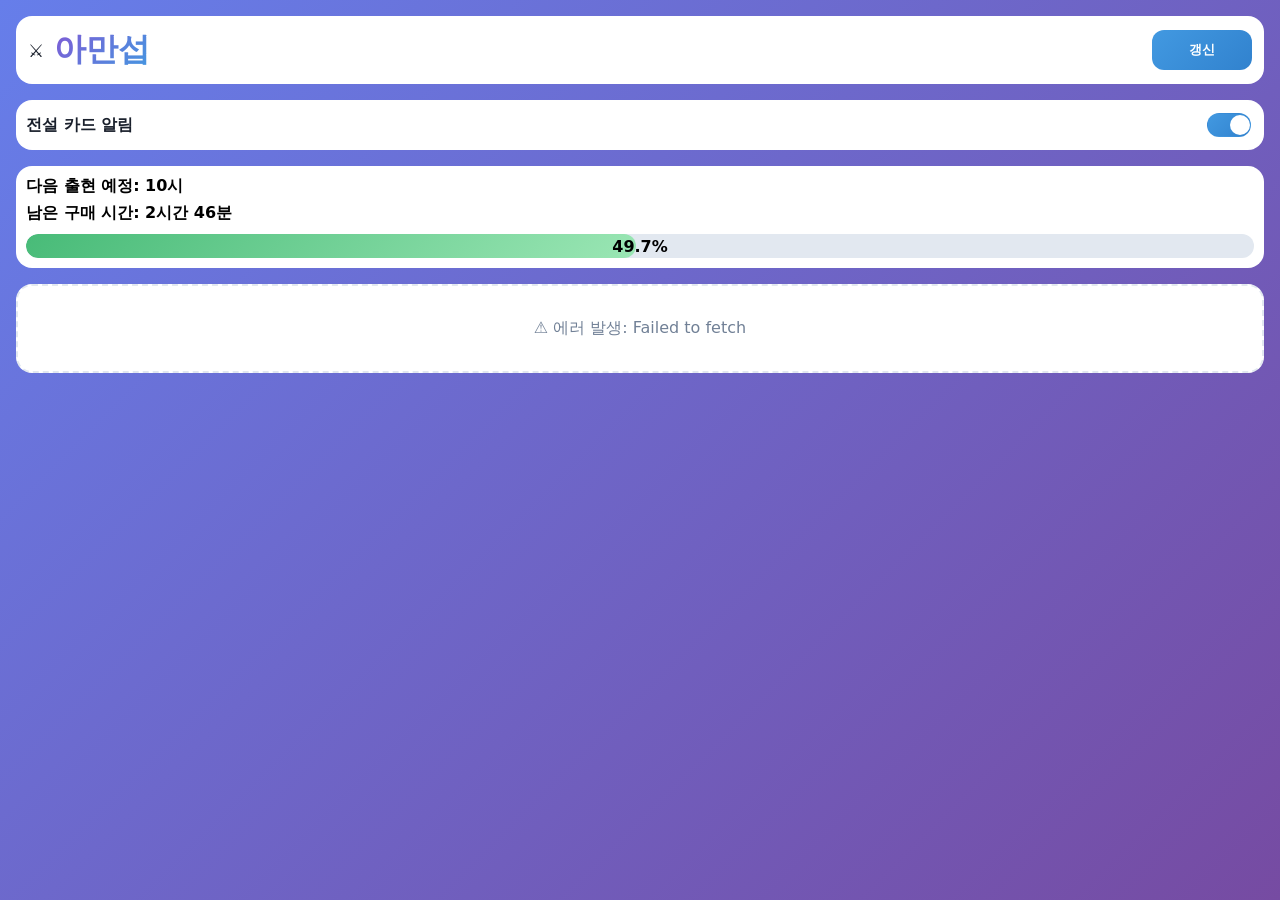
==== index.html @ 96b4a71f "refrest del" ====
<!DOCTYPE html>
<html lang="ko">
  <head>
    <meta charset="utf-8" />
    <title>Merchant Watcher</title>
    <!-- 뷰포트 메타 태그 (모바일 반응형 필수) -->
    <meta name="viewport" content="width=device-width, initial-scale=1.0" />
    <!-- popup.css 하나만 사용합니다. -->
    <link rel="stylesheet" href="./popup.css" />
    <link rel="icon" href="/favicon.ico" />
  </head>
  <body>
    <div class="container">
      <div class="header">
        <div class="header-content">
          <div class="header-icon">⚔️</div>
          <h1 class="header-title">아만섭</h1>
        </div>

        <button id="btnRefresh" class="refresh-btn">
          <span class="refresh-text">갱신</span>
        </button>
      </div>
      <!-- 전설 카드 알림 토글 -->
      <div class="notify-toggle">
        <label for="toggleNotify">전설 카드 알림</label>
        <input id="toggleNotify" type="checkbox" />
      </div>
      <div class="time-section">
        <div id="currentTime"></div>
      </div>

      <div id="list" class="card-list"></div>
    </div>

    <script src="popup.js"></script>
  </body>
</html>
---- popup.css ----
/* ===== popup.css (최종 수정본) ===== */

/* ------------------------------------ */
/* 1. 공통 스타일 (모든 화면에 적용)      */
/* ------------------------------------ */
:root {
  --bg: linear-gradient(135deg, #667eea 0%, #764ba2 100%);
  --fg: #1a202c;
  --muted: #718096;
  --accent: #4299e1;
  --accent-hover: #3182ce;
  --card-bg: #ffffff;
  --border: #e2e8f0;
  --success: #48bb78;
  --success-light: #9ae6b4;
  --warning: #ed8936;
  --warning-light: #fbb040;
}
* {
  box-sizing: border-box;
}
html {
  background: var(--bg);
  height: 100%;
}
body {
  margin: 0 auto; /* 모바일에서 중앙 정렬 */
  padding: 0;
  background: var(--bg);
  color: var(--fg);
  font-family: system-ui, -apple-system, Segoe UI, Roboto, Noto Sans,
    Apple SD Gothic Neo, "맑은 고딕", sans-serif;
  overflow-x: hidden;
  width: 100%; /* 기본 너비를 100%로 설정 (모바일 우선) */
  min-height: 100%;
}
.container {
  padding: 16px;
}
.header {
  display: flex;
  align-items: center;
  justify-content: space-between;
  margin-bottom: 16px;
  padding: 12px;
  background: var(--card-bg);
  border-radius: 16px;
}
.header-content {
  display: flex;
  align-items: center;
  gap: 10px;
}
.header-icon {
  font-size: 18px;
}
.header-title {
  font-weight: 700;
  margin: 0;
  background: linear-gradient(135deg, #805ad5, var(--accent));
  -webkit-background-clip: text;
  -webkit-text-fill-color: transparent;
  background-clip: text;
}
.refresh-btn {
  width: 100px;
  height: 40px;
  display: flex;
  justify-content: center;
  align-items: center;
  gap: 6px;
  background: linear-gradient(135deg, var(--accent), var(--accent-hover));
  color: #fff;
  border: none;
  border-radius: 12px;
  font-weight: 600;
  cursor: pointer;
}
.refresh-btn:hover {
  background: linear-gradient(135deg, var(--accent-hover), var(--accent));
}
.refresh-btn.loading {
  animation-play-state: running;
}
@keyframes rotate {
  from {
    transform: rotate(0);
  }
  to {
    transform: rotate(360deg);
  }
}
.time-section {
  margin-bottom: 16px;
}
#currentTime {
  width: 100%;
  padding: 10px;
  border-radius: 16px;
  background: var(--card-bg);
}
.progress-container {
  display: flex;
  flex-direction: column;
  gap: 10px;
}
.progress-info {
  display: flex;
  flex-direction: column;
  align-items: flex-start;
  gap: 6px;
  font-weight: 600;
}
.time-remaining {
  color: black;
  font-weight: bold;
}
.progress-bar {
  position: relative;
  width: 100%;
  height: 24px;
  background: var(--border);
  border-radius: 12px;
  overflow: hidden;
}
.progress-fill {
  height: 100%;
  border-radius: 12px;
  transition: width 0.5s ease;
}
.progress-active {
  background: linear-gradient(135deg, var(--success), var(--success-light));
}
.progress-waiting {
  background: linear-gradient(135deg, var(--warning), var(--warning-light));
}
.progress-text {
  position: absolute;
  top: 50%;
  left: 50%;
  transform: translate(-50%, -50%);
  font-weight: 700;
  color: black;
}
.card-list {
  display: grid;
  gap: 10px;
  min-height: 80px;
}
.card-list > div {
  background: var(--card-bg);
  border-radius: 16px;
  display: flex;
  flex-direction: column;
}
.empty-state,
.error-state {
  text-align: center;
  padding: 32px 16px;
  color: var(--muted);
  background: var(--card-bg);
  border-radius: 16px;
  border: 2px dashed var(--border);
}
.empty-state::before {
  content: "🔍";
  display: block;
  font-size: 32px;
  margin-bottom: 12px;
  opacity: 0.5;
}
.notify-toggle {
  display: flex;
  align-items: center;
  justify-content: space-between;
  gap: 8px;
  padding: 10px;
  background: var(--card-bg);
  border-radius: 16px;
  margin-bottom: 16px;
}
.notify-toggle label {
  font-weight: 600;
  user-select: none;
}
#toggleNotify {
  appearance: none;
  -webkit-appearance: none;
  width: 44px;
  height: 24px;
  border-radius: 999px;
  position: relative;
  border: 1px solid var(--border);
  background: #e5e7eb;
  cursor: pointer;
  transition: all 0.2s ease;
}
#toggleNotify::after {
  content: "";
  position: absolute;
  top: 50%;
  left: 2px;
  transform: translateY(-50%);
  width: 20px;
  height: 20px;
  border-radius: 50%;
  background: #fff;
  transition: left 0.2s ease;
}
#toggleNotify:checked {
  background: linear-gradient(135deg, var(--accent), var(--accent-hover));
  border-color: transparent;
}
#toggleNotify:checked::after {
  left: 22px;
}
.card-name {
  font-weight: 800;
  color: var(--fg);
  white-space: nowrap;
  overflow: hidden;
  text-overflow: ellipsis;
}
.card-region {
  display: inline-flex;
  align-items: center;
  gap: 6px;
  max-width: 100%;
  margin-top: 2px;
  font-weight: 700;
  color: #fff;
  padding: 4px 10px;
  border-radius: 999px;
  background: linear-gradient(135deg, var(--accent), var(--accent-hover));
  white-space: nowrap;
  overflow: hidden;
  text-overflow: ellipsis;
  align-self: flex-end;
}

/* ------------------------------------------- */
/* 2. 확장 프로그램 팝업 전용 스타일 (고정 너비) */
/* ------------------------------------------- */
body.is-extension {
  width: 220px; /* 확장 프로그램일 때만 고정 너비 적용 */
  font-size: 13px;
  line-height: 1.45;
}
body.is-extension .header-title {
  font-size: 16px;
}
body.is-extension .refresh-btn {
  padding: 8px 12px;
  font-size: 11px;
}

body.is-extension .time-display {
  font-size: 18px;
}
body.is-extension .progress-info,
body.is-extension .time-remaining {
  font-size: 11px;
}
body.is-extension .progress-text {
  font-size: 12px;
}
body.is-extension .card-list > div {
  padding: 4px !important;
}
body.is-extension .card-list > div > div {
  margin-top: 8px !important;
  font-size: 14px !important;
  line-height: 1.5 !important;
}
body.is-extension .card-name {
  font-size: 14px;
}
body.is-extension .card-region {
  font-size: 12px;
}
.card-content {
  padding: 10px;
}
/* ------------------------------------ */
/* 3. 모바일 화면 스타일 (반응형)        */
/* ------------------------------------ */
@media screen and (max-width: 480px) {
  body:not(.is-extension) {
    /* 확장 프로그램이 아닐 때만 적용 */
    max-width: 480px;
    font-size: 14px;
    line-height: 1.5;
  }
  body:not(.is-extension) .container {
    padding: 16px;
  }
  body:not(.is-extension) .header-icon {
    font-size: 20px;
  }
  body:not(.is-extension) .header-title {
    font-size: 18px;
  }
  body:not(.is-extension) .refresh-btn {
    font-size: 12px;
  }
  body:not(.is-extension) .time-display {
    font-size: 20px;
  }
  body:not(.is-extension) .progress-info,
  body:not(.is-extension) .time-remaining,
  body:not(.is-extension) .progress-text {
    font-size: 12px;
  }
  body:not(.is-extension) .notify-toggle label {
    font-size: 15px;
  }
  body:not(.is-extension) .card-list {
    gap: 12px;
    min-height: 100px;
  }
  body:not(.is-extension) .card-list > div {
    padding: 8px !important;
    gap: 8px !important;
  }
  body:not(.is-extension) .card-name {
    font-size: 16px;
  }
  body:not(.is-extension) .card-region {
    font-size: 13px;
    align-self: flex-start;
  }
  body:not(.is-extension) .empty-state {
    padding: 40px 20px !important;
    font-size: 15px !important;
  }
  body:not(.is-extension) .empty-state::before {
    font-size: 36px;
  }
}

@media screen and (max-width: 320px) {
  body:not(.is-extension) {
    font-size: 13px;
  }
  body:not(.is-extension) .container {
    padding: 12px;
  }
  body:not(.is-extension) .header-title {
    font-size: 16px;
  }
  body:not(.is-extension) .card-name {
    font-size: 15px;
  }
  body:not(.is-extension) .card-region {
    font-size: 12px;
  }
}
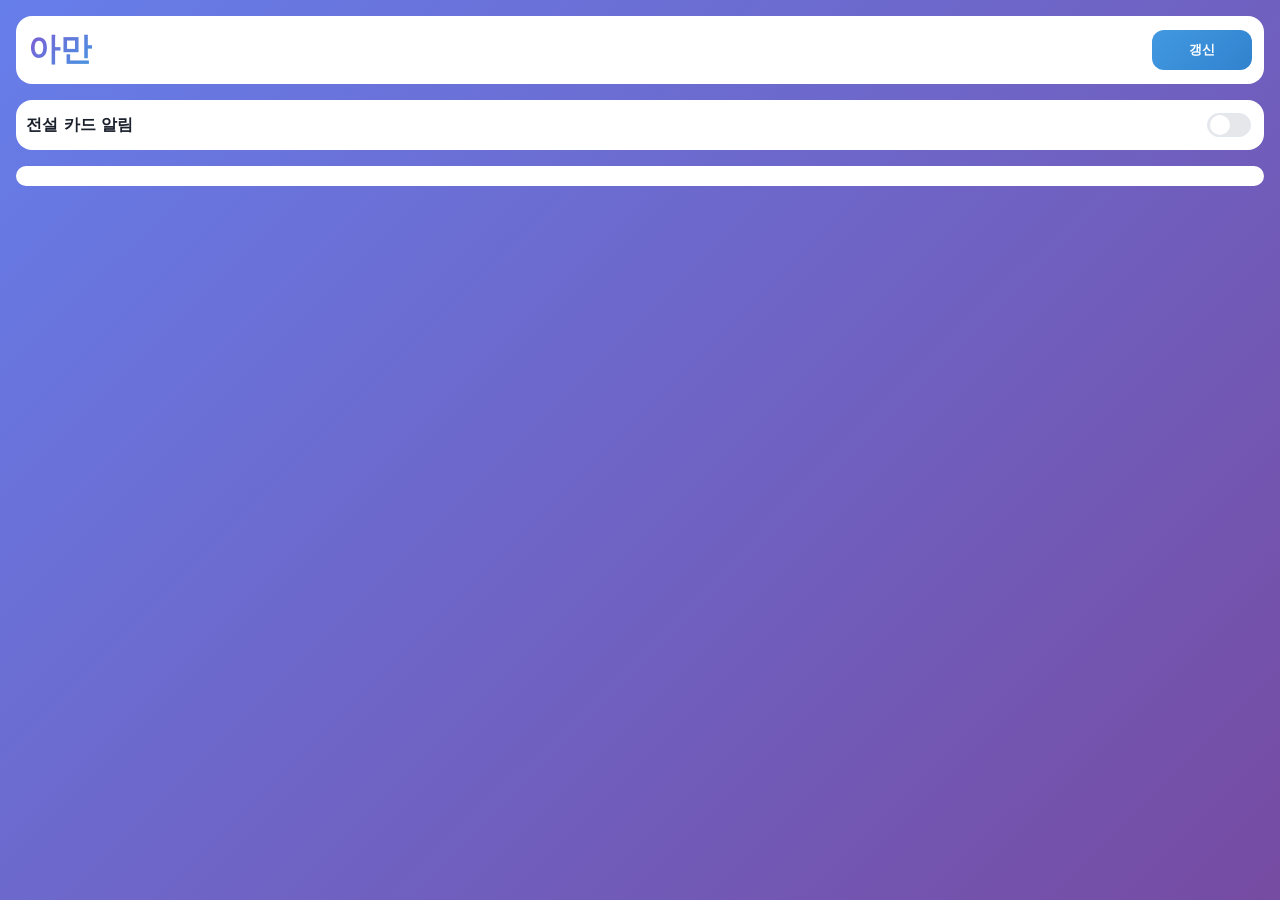
==== commit 6af4e654: "서버추가" ====
--- a/index.html
+++ b/index.html
@@ -13,8 +13,20 @@
     <div class="container">
       <div class="header">
         <div class="header-content">
-          <div class="header-icon">⚔️</div>
-          <h1 class="header-title">아만섭</h1>
+          <h1 class="header-title" style="position: relative">
+            <span id="currentServerName">아만</span>
+
+            <div class="server-list" style="display: none; position: absolute">
+              <div id="1">루페온</div>
+              <div id="6">카마인</div>
+              <div id="4">아브렐슈드</div>
+              <div id="3">아만</div>
+              <div id="5">카단</div>
+              <div id="2">실리안</div>
+              <div id="7">카제로스</div>
+              <div id="8">니나브</div>
+            </div>
+          </h1>
         </div>
 
         <button id="btnRefresh" class="refresh-btn">
--- a/popup.css
+++ b/popup.css
@@ -38,7 +38,9 @@
   padding: 16px;
 }
 .header {
-  display: flex;
+  position: relative;
+  display: flex;
+
   align-items: center;
   justify-content: space-between;
   margin-bottom: 16px;
@@ -51,16 +53,87 @@
   align-items: center;
   gap: 10px;
 }
-.header-icon {
-  font-size: 18px;
-}
+
 .header-title {
+  border: none;
   font-weight: 700;
   margin: 0;
   background: linear-gradient(135deg, #805ad5, var(--accent));
   -webkit-background-clip: text;
   -webkit-text-fill-color: transparent;
   background-clip: text;
+}
+.server-title-wrap {
+  position: relative;
+  display: inline-block;
+}
+.server-list {
+  position: absolute;
+  left: 0;
+  top: 100%;
+  background: linear-gradient(135deg, #f8fbff 0%, #eef4fa 100%);
+  border-radius: 12px;
+  box-shadow: 0 4px 16px rgba(67, 97, 238, 0.12),
+    0 1.5px 6px rgba(0, 0, 0, 0.08);
+  margin-top: 8px;
+  padding: 10px 0;
+  font-size: 15px;
+  width: max-content;
+  min-width: 110px;
+  z-index: 10;
+  color: #2563eb; /* 기본 글자색을 산뜻한 파란색으로 */
+  border: 1px solid #e2e8f0;
+  transition: box-shadow 0.2s;
+}
+
+.server-list > div {
+  padding: 8px 20px;
+  cursor: pointer;
+  font-weight: 500;
+  border-bottom: 1px solid #f0f0f0;
+  transition: background 0.18s, color 0.18s;
+  color: #2563eb; /* 기본 글자색 */
+  background: transparent;
+}
+
+.server-list > div:last-child {
+  border-bottom: none;
+}
+
+.server-list > div:hover {
+  background: linear-gradient(90deg, #e3f0ff 0%, #f0f4ff 100%);
+  color: #4299e1;
+  font-weight: 700;
+  box-shadow: 0 2px 8px rgba(67, 97, 238, 0.08);
+  border-radius: 8px;
+}
+
+.header-title .server-list {
+  -webkit-text-fill-color: initial !important;
+  color: black !important;
+  background: white;
+  border-radius: 8px;
+  box-shadow: 0 2px 8px rgba(0, 0, 0, 0.08);
+  margin-top: 4px;
+  padding: 8px;
+  font-size: 15px;
+  min-width: 80px;
+  z-index: 10;
+  position: absolute;
+  left: 0;
+  top: 100%;
+}
+
+#currentServerName {
+  cursor: pointer;
+}
+.server-list > div {
+  padding: 4px 0;
+  cursor: pointer;
+}
+
+.server-list > div:hover {
+  background: #f0f0f0;
 }
 .refresh-btn {
   width: 100px;
@@ -126,7 +199,7 @@
 .progress-fill {
   height: 100%;
   border-radius: 12px;
-  transition: width 0.5s ease;
+  transition: width 1s cubic-bezier(0.4, 0, 0.2, 1); /* 1초로 늘림 */
 }
 .progress-active {
   background: linear-gradient(135deg, var(--success), var(--success-light));
@@ -237,6 +310,23 @@
   text-overflow: ellipsis;
   align-self: flex-end;
 }
+#serverList ul li {
+  padding: 6px 16px;
+  cursor: pointer;
+  transition: background 0.2s, color 0.2s;
+}
+#serverList ul li:hover {
+  background: var(--accent-hover);
+  color: #fff;
+  font-weight: bold;
+  border-radius: 6px;
+}
+#serverList ul li.selected {
+  background: var(--accent);
+  color: #fff;
+  font-weight: bold;
+  border-radius: 6px;
+}
 
 /* ------------------------------------------- */
 /* 2. 확장 프로그램 팝업 전용 스타일 (고정 너비) */
@@ -247,9 +337,12 @@
   line-height: 1.45;
 }
 body.is-extension .header-title {
-  font-size: 16px;
-}
+  font-size: 10px;
+}
+
 body.is-extension .refresh-btn {
+  width: 50px !important;
+  height: 80% !important;
   padding: 8px 12px;
   font-size: 11px;
 }
@@ -278,8 +371,18 @@
 body.is-extension .card-region {
   font-size: 12px;
 }
-.card-content {
-  padding: 10px;
+body.is-extension .card-content {
+  padding: 4px !important;
+}
+body:not(.is-extension) .card-content {
+  padding: 10px !important;
+}
+body.is-extension .header-content {
+  font-size: 13px; /* 상위 요소에서 크기 조절 */
+}
+body.is-extension #currentServerName {
+  font-size: 1.8em; /* 여기서 크기 지정 */
+  font-weight: 700;
 }
 /* ------------------------------------ */
 /* 3. 모바일 화면 스타일 (반응형)        */
@@ -294,14 +397,16 @@
   body:not(.is-extension) .container {
     padding: 16px;
   }
-  body:not(.is-extension) .header-icon {
-    font-size: 20px;
+
+  body:not(.is-extension) .header-content {
+    width: 70%;
   }
   body:not(.is-extension) .header-title {
     font-size: 18px;
   }
   body:not(.is-extension) .refresh-btn {
     font-size: 12px;
+    width: 30%;
   }
   body:not(.is-extension) .time-display {
     font-size: 20px;
@@ -319,8 +424,8 @@
     min-height: 100px;
   }
   body:not(.is-extension) .card-list > div {
-    padding: 8px !important;
-    gap: 8px !important;
+    /* padding: 8px !important;
+    gap: 8px !important; */
   }
   body:not(.is-extension) .card-name {
     font-size: 16px;
@@ -336,11 +441,15 @@
   body:not(.is-extension) .empty-state::before {
     font-size: 36px;
   }
+
+  body:not(.is-extension).card-content {
+    padding: 4px !important;
+  }
 }
 
 @media screen and (max-width: 320px) {
   body:not(.is-extension) {
-    font-size: 13px;
+    font-size: 130px;
   }
   body:not(.is-extension) .container {
     padding: 12px;
@@ -354,4 +463,7 @@
   body:not(.is-extension) .card-region {
     font-size: 12px;
   }
-}
+  body:not(.is-extension) .card-content {
+    padding: 4px !important;
+  }
+}
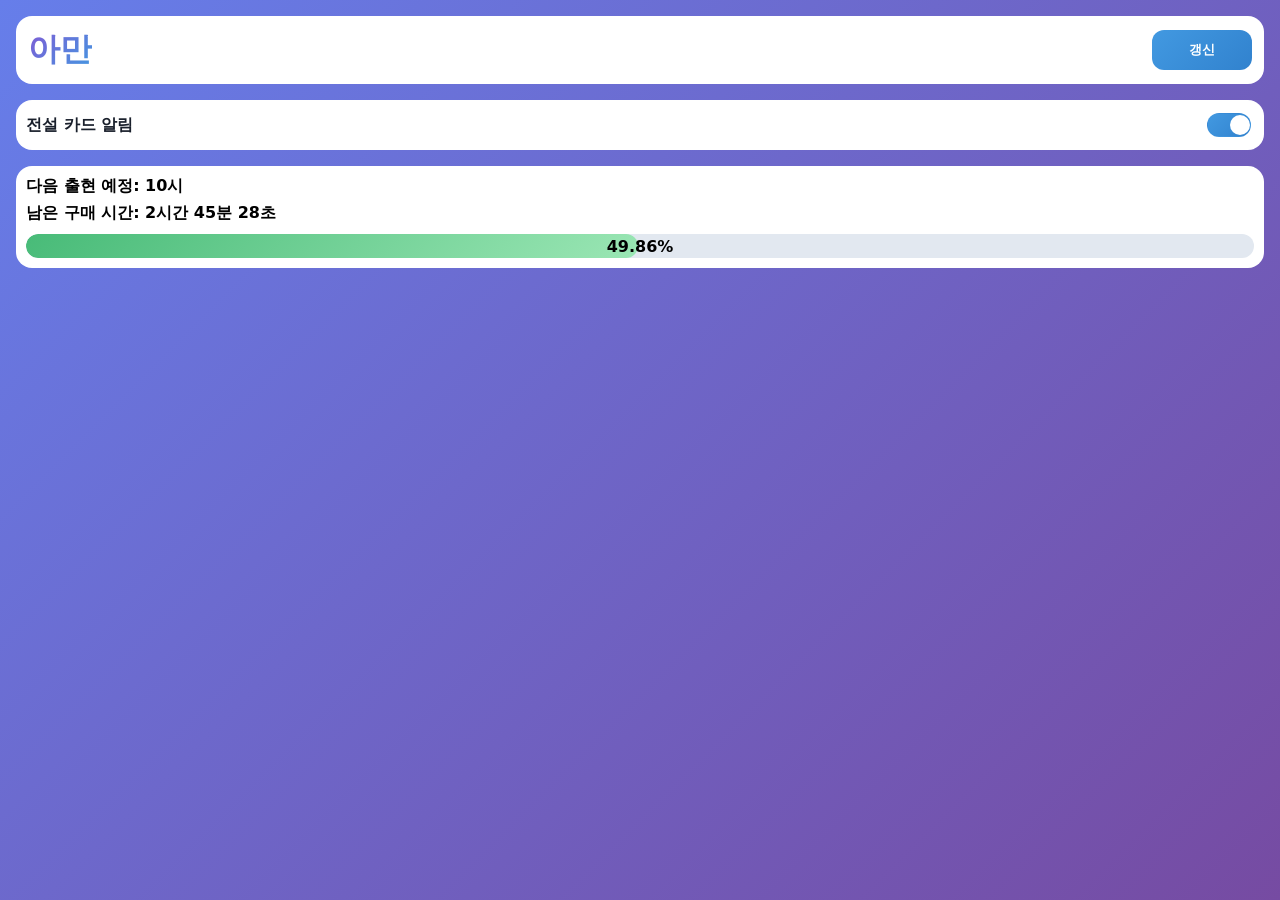
==== commit fcbff04c: "리팩토링" ====
--- a/index.html
+++ b/index.html
@@ -45,6 +45,6 @@
       <div id="list" class="card-list"></div>
     </div>
 
-    <script src="popup.js"></script>
+    <script type="module" src="popup.js"></script>
   </body>
 </html>
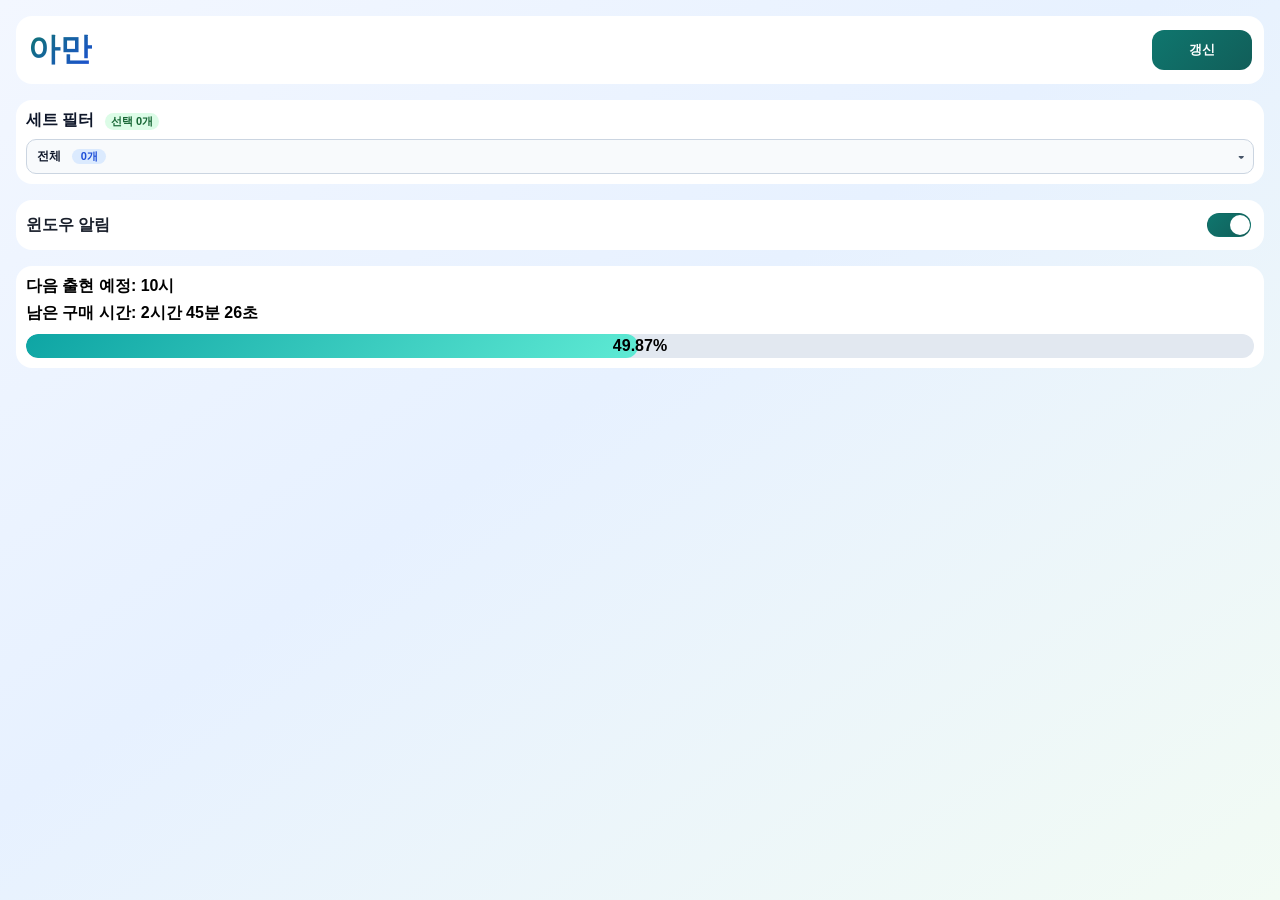
==== commit 2cefaf51: "중간 점검" ====
--- a/index.html
+++ b/index.html
@@ -1,4 +1,4 @@
-<!DOCTYPE html>
+<!doctype html>
 <html lang="ko">
   <head>
     <meta charset="utf-8" />
@@ -33,9 +33,15 @@
           <span class="refresh-text">갱신</span>
         </button>
       </div>
-      <!-- 전설 카드 알림 토글 -->
+      <div class="set-filter-panel">
+        <div class="set-filter-title">
+          세트 필터 <span id="selectedCardCount">선택 0개</span>
+        </div>
+        <div id="setFilterButtons" class="set-filter-buttons"></div>
+      </div>
+      <!-- 윈도우 알림 토글 -->
       <div class="notify-toggle">
-        <label for="toggleNotify">전설 카드 알림</label>
+        <label for="toggleNotify">윈도우 알림</label>
         <input id="toggleNotify" type="checkbox" />
       </div>
       <div class="time-section">
--- a/popup.css
+++ b/popup.css
@@ -4,17 +4,17 @@
 /* 1. 공통 스타일 (모든 화면에 적용)      */
 /* ------------------------------------ */
 :root {
-  --bg: linear-gradient(135deg, #667eea 0%, #764ba2 100%);
+  --bg: linear-gradient(145deg, #f3f7ff 0%, #e7f1ff 45%, #f2fbf4 100%);
   --fg: #1a202c;
   --muted: #718096;
-  --accent: #4299e1;
-  --accent-hover: #3182ce;
+  --accent: #0f766e;
+  --accent-hover: #115e59;
   --card-bg: #ffffff;
   --border: #e2e8f0;
-  --success: #48bb78;
-  --success-light: #9ae6b4;
-  --warning: #ed8936;
-  --warning-light: #fbb040;
+  --success: #0ea5a4;
+  --success-light: #5eead4;
+  --warning: #d97706;
+  --warning-light: #f59e0b;
 }
 * {
   box-sizing: border-box;
@@ -28,8 +28,9 @@
   padding: 0;
   background: var(--bg);
   color: var(--fg);
-  font-family: system-ui, -apple-system, Segoe UI, Roboto, Noto Sans,
-    Apple SD Gothic Neo, "맑은 고딕", sans-serif;
+  font-family:
+    "Pretendard Variable", "SUIT Variable", "Noto Sans KR",
+    "Apple SD Gothic Neo", sans-serif;
   overflow-x: hidden;
   width: 100%; /* 기본 너비를 100%로 설정 (모바일 우선) */
   min-height: 100%;
@@ -58,7 +59,7 @@
   border: none;
   font-weight: 700;
   margin: 0;
-  background: linear-gradient(135deg, #805ad5, var(--accent));
+  background: linear-gradient(135deg, #0f766e, #1d4ed8);
   -webkit-background-clip: text;
   -webkit-text-fill-color: transparent;
   background-clip: text;
@@ -73,7 +74,8 @@
   top: 100%;
   background: linear-gradient(135deg, #f8fbff 0%, #eef4fa 100%);
   border-radius: 12px;
-  box-shadow: 0 4px 16px rgba(67, 97, 238, 0.12),
+  box-shadow:
+    0 4px 16px rgba(67, 97, 238, 0.12),
     0 1.5px 6px rgba(0, 0, 0, 0.08);
   margin-top: 8px;
   padding: 10px 0;
@@ -91,7 +93,9 @@
   cursor: pointer;
   font-weight: 500;
   border-bottom: 1px solid #f0f0f0;
-  transition: background 0.18s, color 0.18s;
+  transition:
+    background 0.18s,
+    color 0.18s;
   color: #2563eb; /* 기본 글자색 */
   background: transparent;
 }
@@ -220,11 +224,20 @@
   gap: 10px;
   min-height: 80px;
 }
-.card-list > div {
+.card-list > .card {
+  width: 100%;
+  border: none;
+  text-align: left;
+  cursor: pointer;
+  padding: 0;
   background: var(--card-bg);
   border-radius: 16px;
   display: flex;
   flex-direction: column;
+}
+.card-list > .card:focus-visible {
+  outline: 2px solid #0f766e;
+  outline-offset: 2px;
 }
 .empty-state,
 .error-state {
@@ -251,6 +264,129 @@
   background: var(--card-bg);
   border-radius: 16px;
   margin-bottom: 16px;
+}
+.set-filter-panel {
+  background: var(--card-bg);
+  border-radius: 16px;
+  margin-bottom: 16px;
+  padding: 10px;
+}
+.set-filter-title {
+  font-weight: 700;
+  color: #0f172a;
+  margin-bottom: 8px;
+}
+.set-filter-title #selectedCardCount {
+  display: inline-flex;
+  align-items: center;
+  justify-content: center;
+  margin-left: 6px;
+  min-width: 32px;
+  padding: 1px 6px;
+  border-radius: 999px;
+  background: #dcfce7;
+  color: #166534;
+  font-size: 11px;
+  font-weight: 800;
+}
+.set-filter-buttons {
+  position: relative;
+}
+.set-filter-dropdown {
+  position: relative;
+}
+.set-filter-summary {
+  list-style: none;
+  border: 1px solid #cbd5e1;
+  border-radius: 10px;
+  background: #f8fafc;
+  color: #0f172a;
+  font-size: 12px;
+  font-weight: 700;
+  padding: 8px 56px 8px 10px;
+  cursor: pointer;
+  user-select: none;
+}
+.set-filter-summary-text {
+  vertical-align: middle;
+}
+.set-filter-summary-count {
+  display: inline-flex;
+  align-items: center;
+  justify-content: center;
+  margin-left: 8px;
+  min-width: 34px;
+  padding: 1px 6px;
+  border-radius: 999px;
+  background: #dbeafe;
+  color: #1d4ed8;
+  font-size: 11px;
+  font-weight: 800;
+  line-height: 1.2;
+}
+.set-filter-summary::-webkit-details-marker {
+  display: none;
+}
+.set-filter-summary::after {
+  content: "▾";
+  position: absolute;
+  right: 10px;
+  top: 50%;
+  transform: translateY(-50%);
+  color: #475569;
+  font-size: 12px;
+}
+.set-filter-dropdown[open] .set-filter-summary::after {
+  content: "▴";
+}
+.set-filter-menu {
+  margin-top: 6px;
+  border: 1px solid #cbd5e1;
+  border-radius: 10px;
+  background: #fff;
+  box-shadow:
+    0 8px 20px rgba(15, 23, 42, 0.12),
+    0 2px 6px rgba(15, 23, 42, 0.08);
+  padding: 8px;
+  display: grid;
+  grid-template-columns: repeat(2, minmax(0, 1fr));
+  gap: 6px;
+}
+.set-filter-item {
+  display: inline-flex;
+  align-items: center;
+  gap: 6px;
+  border: 1px solid #cbd5e1;
+  border-radius: 10px;
+  background: #f8fafc;
+  color: #334155;
+  font-size: 12px;
+  padding: 6px 8px;
+  cursor: pointer;
+  transition: all 0.15s ease;
+}
+.set-filter-item:hover {
+  border-color: #94a3b8;
+  background: #eef2ff;
+}
+.set-filter-item.is-active {
+  background: linear-gradient(135deg, #bbf7d0, #86efac);
+  border-color: #16a34a;
+  color: #14532d;
+  box-shadow: inset 0 0 0 1px rgba(22, 163, 74, 0.2);
+}
+.set-filter-checkbox {
+  width: 14px;
+  height: 14px;
+  margin: 0;
+  accent-color: #0f766e;
+}
+.set-filter-item.is-active .set-filter-checkbox {
+  accent-color: #16a34a;
+}
+.set-filter-item span {
+  font-weight: 700;
+  line-height: 1;
 }
 .notify-toggle label {
   font-weight: 600;
@@ -294,6 +430,28 @@
   overflow: hidden;
   text-overflow: ellipsis;
 }
+.card-top-row {
+  display: flex;
+  align-items: center;
+  gap: 8px;
+  justify-content: space-between;
+}
+.card-selected-badge {
+  border-radius: 999px;
+  background: linear-gradient(135deg, #16a34a, #15803d);
+  color: #fff;
+  padding: 3px 8px;
+  font-size: 10px;
+  font-weight: 800;
+  flex-shrink: 0;
+}
+.card.is-selected {
+  border: 1px solid #22c55e;
+  box-shadow:
+    0 8px 18px rgba(34, 197, 94, 0.18),
+    inset 0 0 0 1px rgba(34, 197, 94, 0.2);
+  transform: translateY(-1px);
+}
 .card-region {
   display: inline-flex;
   align-items: center;
@@ -313,7 +471,9 @@
 #serverList ul li {
   padding: 6px 16px;
   cursor: pointer;
-  transition: background 0.2s, color 0.2s;
+  transition:
+    background 0.2s,
+    color 0.2s;
 }
 #serverList ul li:hover {
   background: var(--accent-hover);
@@ -357,10 +517,10 @@
 body.is-extension .progress-text {
   font-size: 12px;
 }
-body.is-extension .card-list > div {
+body.is-extension .card-list > .card {
   padding: 4px !important;
 }
-body.is-extension .card-list > div > div {
+body.is-extension .card-list > .card > .card-content {
   margin-top: 8px !important;
   font-size: 14px !important;
   line-height: 1.5 !important;
@@ -419,14 +579,21 @@
   body:not(.is-extension) .notify-toggle label {
     font-size: 15px;
   }
+  body:not(.is-extension) .set-filter-btn {
+    font-size: 11px;
+    padding: 4px 8px;
+  }
+  body:not(.is-extension) .set-filter-item {
+    font-size: 11px;
+    padding: 6px 8px;
+  }
+  body:not(.is-extension) .set-filter-summary {
+    font-size: 11px;
+  }
   body:not(.is-extension) .card-list {
     gap: 12px;
     min-height: 100px;
   }
-  body:not(.is-extension) .card-list > div {
-    /* padding: 8px !important;
-    gap: 8px !important; */
-  }
   body:not(.is-extension) .card-name {
     font-size: 16px;
   }
@@ -449,7 +616,7 @@
 
 @media screen and (max-width: 320px) {
   body:not(.is-extension) {
-    font-size: 130px;
+    font-size: 13px;
   }
   body:not(.is-extension) .container {
     padding: 12px;
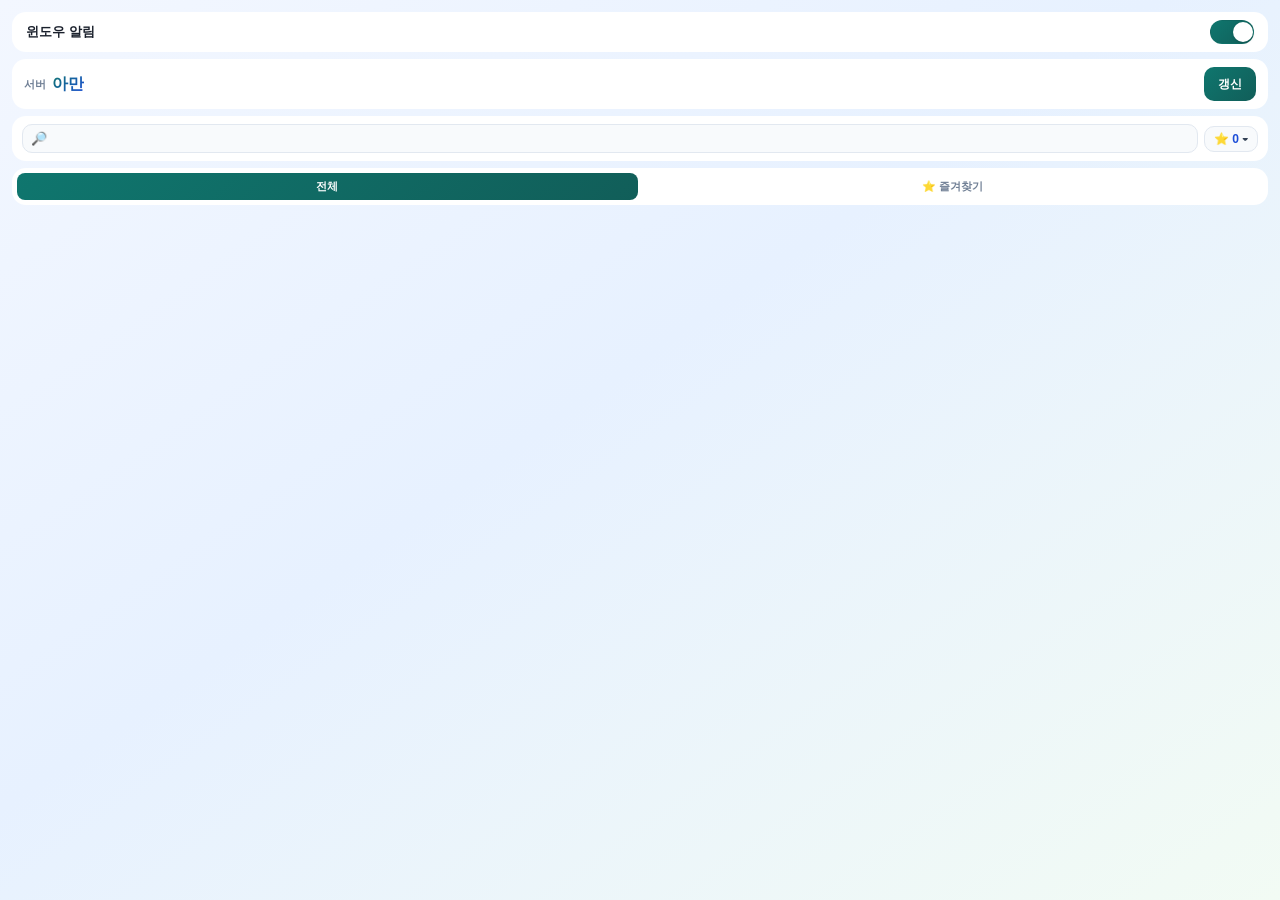
==== commit bf1a6c3c: "UI 수정 Co-authored-by: Copilot <copilot@github.com>" ====
--- a/index.html
+++ b/index.html
@@ -11,46 +11,76 @@
   </head>
   <body>
     <div class="container">
-      <div class="header">
-        <div class="header-content">
-          <h1 class="header-title" style="position: relative">
-            <span id="currentServerName">아만</span>
+      <!-- 1. 알림 온오프 -->
+      <div class="notify-bar">
+        <span class="notify-label">윈도우 알림</span>
+        <label class="toggle-switch">
+          <input id="toggleNotify" type="checkbox" />
+          <span class="toggle-track"><span class="toggle-thumb"></span></span>
+        </label>
+      </div>
 
-            <div class="server-list" style="display: none; position: absolute">
-              <div id="1">루페온</div>
-              <div id="6">카마인</div>
-              <div id="4">아브렐슈드</div>
-              <div id="3">아만</div>
-              <div id="5">카단</div>
-              <div id="2">실리안</div>
-              <div id="7">카제로스</div>
-              <div id="8">니나브</div>
-            </div>
-          </h1>
+      <!-- 2. 서버 선택 -->
+      <div class="server-bar">
+        <div class="server-name-wrap">
+          <span class="server-label">서버</span>
+          <span id="currentServerName" class="server-name">아만</span>
+          <div class="server-list" style="display: none; position: absolute">
+            <div id="1">루페온</div>
+            <div id="6">카마인</div>
+            <div id="4">아브렐슈드</div>
+            <div id="3">아만</div>
+            <div id="5">카단</div>
+            <div id="2">실리안</div>
+            <div id="7">카제로스</div>
+            <div id="8">니나브</div>
+          </div>
         </div>
-
         <button id="btnRefresh" class="refresh-btn">
           <span class="refresh-text">갱신</span>
         </button>
       </div>
-      <div class="set-filter-panel">
-        <div class="set-filter-title">
-          세트 필터 <span id="selectedCardCount">선택 0개</span>
+
+      <!-- 2. 카드 검색 + 즐겨찾기 -->
+      <div class="search-section">
+        <div class="search-row">
+          <div class="search-bar">
+            <span class="search-icon">🔎</span>
+            <input
+              id="cardSearch"
+              type="text"
+              class="search-input"
+              placeholder=""
+              autocomplete="off"
+            />
+          </div>
+          <div class="fav-wrap">
+            <button id="btnFavorites" class="fav-btn">
+              ⭐ <span class="fav-count">0</span> ▾
+            </button>
+            <div
+              id="favoritesDropdown"
+              class="fav-dropdown"
+              style="display: none"
+            ></div>
+          </div>
         </div>
-        <div id="setFilterButtons" class="set-filter-buttons"></div>
-      </div>
-      <!-- 윈도우 알림 토글 -->
-      <div class="notify-toggle">
-        <label for="toggleNotify">윈도우 알림</label>
-        <input id="toggleNotify" type="checkbox" />
-      </div>
-      <div class="time-section">
-        <div id="currentTime"></div>
+        <div
+          id="searchDropdown"
+          class="search-dropdown"
+          style="display: none"
+        ></div>
       </div>
 
+      <!-- 3. 탭 (전체 / 카드 / 퀘스트 / 내실 / 즐겨찾기) -->
+      <div class="tab-bar">
+        <button class="tab-btn is-active" data-tab="all">전체</button>
+        <button class="tab-btn" data-tab="favorites">⭐ 즐겨찾기</button>
+      </div>
+
+      <!-- 5. 카드 목록 -->
       <div id="list" class="card-list"></div>
     </div>
-
     <script type="module" src="popup.js"></script>
   </body>
 </html>
--- a/popup.css
+++ b/popup.css
@@ -1,7 +1,7 @@
-/* ===== popup.css (최종 수정본) ===== */
+﻿/* ===== popup.css ===== */
 
 /* ------------------------------------ */
-/* 1. 공통 스타일 (모든 화면에 적용)      */
+/* 공통 변수                             */
 /* ------------------------------------ */
 :root {
   --bg: linear-gradient(145deg, #f3f7ff 0%, #e7f1ff 45%, #f2fbf4 100%);
@@ -15,6 +15,8 @@
   --success-light: #5eead4;
   --warning: #d97706;
   --warning-light: #f59e0b;
+  --section-gap: 7px;
+  --radius: 14px;
 }
 * {
   box-sizing: border-box;
@@ -24,7 +26,7 @@
   height: 100%;
 }
 body {
-  margin: 0 auto; /* 모바일에서 중앙 정렬 */
+  margin: 0 auto;
   padding: 0;
   background: var(--bg);
   color: var(--fg);
@@ -32,262 +34,291 @@
     "Pretendard Variable", "SUIT Variable", "Noto Sans KR",
     "Apple SD Gothic Neo", sans-serif;
   overflow-x: hidden;
-  width: 100%; /* 기본 너비를 100%로 설정 (모바일 우선) */
+  width: 100%;
   min-height: 100%;
 }
 .container {
-  padding: 16px;
-}
-.header {
-  position: relative;
-  display: flex;
-
+  display: flex;
+  flex-direction: column;
+  gap: var(--section-gap);
+  padding: 12px;
+}
+
+/* ================================
+   1. 서버 선택
+   ================================ */
+.server-bar {
+  display: flex;
   align-items: center;
   justify-content: space-between;
-  margin-bottom: 16px;
-  padding: 12px;
   background: var(--card-bg);
-  border-radius: 16px;
-}
-.header-content {
-  display: flex;
-  align-items: center;
-  gap: 10px;
-}
-
-.header-title {
-  border: none;
-  font-weight: 700;
-  margin: 0;
+  border-radius: var(--radius);
+  padding: 8px 12px;
+  position: relative;
+}
+.server-name-wrap {
+  display: flex;
+  align-items: center;
+  gap: 6px;
+  position: relative;
+}
+.server-label {
+  font-size: 11px;
+  color: var(--muted);
+  font-weight: 600;
+}
+.server-name {
+  font-size: 16px;
+  font-weight: 800;
   background: linear-gradient(135deg, #0f766e, #1d4ed8);
   -webkit-background-clip: text;
   -webkit-text-fill-color: transparent;
   background-clip: text;
-}
-.server-title-wrap {
-  position: relative;
-  display: inline-block;
+  cursor: pointer;
+  user-select: none;
 }
 .server-list {
   position: absolute;
   left: 0;
-  top: 100%;
-  background: linear-gradient(135deg, #f8fbff 0%, #eef4fa 100%);
+  top: calc(100% + 6px);
+  background: #fff;
+  border: 1px solid var(--border);
   border-radius: 12px;
-  box-shadow:
-    0 4px 16px rgba(67, 97, 238, 0.12),
-    0 1.5px 6px rgba(0, 0, 0, 0.08);
-  margin-top: 8px;
-  padding: 10px 0;
-  font-size: 15px;
-  width: max-content;
+  box-shadow: 0 6px 20px rgba(0, 0, 0, 0.12);
+  padding: 8px 0;
   min-width: 110px;
-  z-index: 10;
-  color: #2563eb; /* 기본 글자색을 산뜻한 파란색으로 */
-  border: 1px solid #e2e8f0;
-  transition: box-shadow 0.2s;
-}
-
+  z-index: 100;
+  -webkit-text-fill-color: initial;
+}
 .server-list > div {
-  padding: 8px 20px;
-  cursor: pointer;
-  font-weight: 500;
-  border-bottom: 1px solid #f0f0f0;
-  transition:
-    background 0.18s,
-    color 0.18s;
-  color: #2563eb; /* 기본 글자색 */
-  background: transparent;
-}
-
-.server-list > div:last-child {
-  border-bottom: none;
-}
-
+  padding: 8px 16px;
+  cursor: pointer;
+  font-size: 13px;
+  font-weight: 600;
+  color: #1e40af;
+  transition: background 0.15s;
+}
 .server-list > div:hover {
-  background: linear-gradient(90deg, #e3f0ff 0%, #f0f4ff 100%);
-  color: #4299e1;
-  font-weight: 700;
-  box-shadow: 0 2px 8px rgba(67, 97, 238, 0.08);
-  border-radius: 8px;
-}
-
-.header-title .server-list {
-  -webkit-text-fill-color: initial !important;
-  color: black !important;
-  background: white;
-  border-radius: 8px;
-  box-shadow: 0 2px 8px rgba(0, 0, 0, 0.08);
-  margin-top: 4px;
-  padding: 8px;
-  font-size: 15px;
-  min-width: 80px;
-  z-index: 10;
-  position: absolute;
-  left: 0;
-  top: 100%;
-}
-
-#currentServerName {
-  cursor: pointer;
-}
-.server-list > div {
-  padding: 4px 0;
-  cursor: pointer;
-}
-
-.server-list > div:hover {
-  background: #f0f0f0;
-}
+  background: #eff6ff;
+}
+
 .refresh-btn {
-  width: 100px;
-  height: 40px;
-  display: flex;
-  justify-content: center;
-  align-items: center;
-  gap: 6px;
+  height: 34px;
+  padding: 0 14px;
   background: linear-gradient(135deg, var(--accent), var(--accent-hover));
   color: #fff;
   border: none;
-  border-radius: 12px;
+  border-radius: 10px;
+  font-size: 12px;
+  font-weight: 700;
+  cursor: pointer;
+  transition: opacity 0.15s;
+}
+.refresh-btn:hover {
+  opacity: 0.85;
+}
+.refresh-btn:disabled {
+  opacity: 0.5;
+  cursor: not-allowed;
+}
+
+/* ================================
+   2. 카드 검색
+   ================================ */
+.search-section {
+  background: var(--card-bg);
+  border-radius: var(--radius);
+  padding: 8px 10px;
+  display: flex;
+  flex-direction: column;
+  gap: 0;
+}
+.search-row {
+  display: flex;
+  align-items: center;
+  gap: 6px;
+}
+.search-row .search-bar {
+  flex: 1;
+  min-width: 0;
+}
+.search-bar {
+  display: flex;
+  align-items: center;
+  gap: 6px;
+  border: 1px solid var(--border);
+  border-radius: 10px;
+  padding: 5px 8px;
+  background: #f8fafc;
+  transition: border-color 0.15s;
+}
+.search-bar:focus-within {
+  border-color: var(--accent);
+}
+.search-icon {
+  font-size: 13px;
+  flex-shrink: 0;
+}
+.search-input {
+  flex: 1;
+  border: none;
+  background: transparent;
+  font-size: 13px;
+  color: var(--fg);
+  outline: none;
+}
+.search-input::placeholder {
+  color: #94a3b8;
+}
+.search-clear {
+  border: none;
+  background: transparent;
+  color: #94a3b8;
+  font-size: 12px;
+  cursor: pointer;
+  padding: 0;
+  line-height: 1;
+  flex-shrink: 0;
+}
+.search-clear:hover {
+  color: #475569;
+}
+
+/* 자동완성 드롭다운 */
+.search-dropdown {
+  width: 100%;
+  background: #fff;
+  border: 1px solid var(--border);
+  border-radius: 10px;
+  box-shadow: 0 6px 20px rgba(15, 23, 42, 0.12);
+  max-height: 200px;
+  overflow-y: auto;
+  z-index: 200;
+  margin-top: 5px;
+}
+.search-drop-item {
+  display: flex;
+  align-items: center;
+  padding: 6px 10px;
+  cursor: pointer;
+  gap: 6px;
+  font-size: 12px;
+  transition: background 0.1s;
+}
+.search-drop-item:hover {
+  background: #f1f5f9;
+}
+.search-drop-item.is-fav {
+  background: #f0fdf4;
+}
+.search-drop-item.is-fav:hover {
+  background: #dcfce7;
+}
+.drop-item-name {
+  flex: 1;
   font-weight: 600;
-  cursor: pointer;
-}
-.refresh-btn:hover {
-  background: linear-gradient(135deg, var(--accent-hover), var(--accent));
-}
-.refresh-btn.loading {
-  animation-play-state: running;
-}
-@keyframes rotate {
-  from {
-    transform: rotate(0);
-  }
-  to {
-    transform: rotate(360deg);
-  }
-}
-.time-section {
-  margin-bottom: 16px;
-}
-#currentTime {
-  width: 100%;
-  padding: 10px;
-  border-radius: 16px;
-  background: var(--card-bg);
-}
-.progress-container {
-  display: flex;
-  flex-direction: column;
-  gap: 10px;
-}
-.progress-info {
-  display: flex;
-  flex-direction: column;
-  align-items: flex-start;
-  gap: 6px;
+  color: var(--fg);
+  overflow: hidden;
+  text-overflow: ellipsis;
+  white-space: nowrap;
+}
+.drop-item-set {
+  font-size: 10px;
+  color: var(--muted);
+  background: #e2e8f0;
+  padding: 1px 5px;
+  border-radius: 4px;
+  flex-shrink: 0;
+}
+.drop-item-badge {
+  font-size: 12px;
+  flex-shrink: 0;
+  color: #94a3b8;
+  font-weight: 700;
+}
+.search-drop-item.is-fav .drop-item-badge {
+  color: #f59e0b;
+}
+
+/* 즐겨찾기 버튼 및 드롭다운 */
+.fav-wrap {
+  position: relative;
+  flex-shrink: 0;
+}
+.fav-btn {
+  display: flex;
+  align-items: center;
+  gap: 3px;
+  padding: 5px 9px;
+  border: 1px solid var(--border);
+  border-radius: 10px;
+  background: #f8fafc;
+  color: #334155;
+  font-size: 12px;
+  font-weight: 700;
+  cursor: pointer;
+  white-space: nowrap;
+  transition:
+    background 0.12s,
+    border-color 0.12s;
+}
+.fav-btn:hover {
+  background: #eef2ff;
+  border-color: #93c5fd;
+}
+.fav-count {
+  color: #1d4ed8;
+}
+.fav-dropdown {
+  position: absolute;
+  right: 0;
+  top: calc(100% + 4px);
+  min-width: 150px;
+  max-width: 220px;
+  background: #fff;
+  border: 1px solid var(--border);
+  border-radius: 10px;
+  box-shadow: 0 6px 20px rgba(15, 23, 42, 0.14);
+  max-height: 210px;
+  overflow-y: auto;
+  z-index: 300;
+}
+.fav-drop-item {
+  display: flex;
+  align-items: center;
+  justify-content: space-between;
+  padding: 7px 10px;
+  font-size: 12px;
   font-weight: 600;
-}
-.time-remaining {
-  color: black;
-  font-weight: bold;
-}
-.progress-bar {
-  position: relative;
-  width: 100%;
-  height: 24px;
-  background: var(--border);
-  border-radius: 12px;
+  color: var(--fg);
+  gap: 8px;
+}
+.fav-drop-item:not(:last-child) {
+  border-bottom: 1px solid var(--border);
+}
+.fav-drop-item span {
   overflow: hidden;
-}
-.progress-fill {
-  height: 100%;
-  border-radius: 12px;
-  transition: width 1s cubic-bezier(0.4, 0, 0.2, 1); /* 1초로 늘림 */
-}
-.progress-active {
-  background: linear-gradient(135deg, var(--success), var(--success-light));
-}
-.progress-waiting {
-  background: linear-gradient(135deg, var(--warning), var(--warning-light));
-}
-.progress-text {
-  position: absolute;
-  top: 50%;
-  left: 50%;
-  transform: translate(-50%, -50%);
-  font-weight: 700;
-  color: black;
-}
-.card-list {
-  display: grid;
-  gap: 10px;
-  min-height: 80px;
-}
-.card-list > .card {
-  width: 100%;
+  text-overflow: ellipsis;
+  white-space: nowrap;
+}
+.fav-remove {
   border: none;
-  text-align: left;
-  cursor: pointer;
-  padding: 0;
-  background: var(--card-bg);
-  border-radius: 16px;
-  display: flex;
-  flex-direction: column;
-}
-.card-list > .card:focus-visible {
-  outline: 2px solid #0f766e;
-  outline-offset: 2px;
-}
-.empty-state,
-.error-state {
+  background: transparent;
+  color: #94a3b8;
+  font-size: 11px;
+  cursor: pointer;
+  padding: 0 2px;
+  flex-shrink: 0;
+  line-height: 1;
+}
+.fav-remove:hover {
+  color: #ef4444;
+}
+.fav-drop-empty {
+  padding: 12px 14px;
+  font-size: 12px;
+  color: var(--muted);
   text-align: center;
-  padding: 32px 16px;
-  color: var(--muted);
-  background: var(--card-bg);
-  border-radius: 16px;
-  border: 2px dashed var(--border);
-}
-.empty-state::before {
-  content: "🔍";
-  display: block;
-  font-size: 32px;
-  margin-bottom: 12px;
-  opacity: 0.5;
-}
-.notify-toggle {
-  display: flex;
-  align-items: center;
-  justify-content: space-between;
-  gap: 8px;
-  padding: 10px;
-  background: var(--card-bg);
-  border-radius: 16px;
-  margin-bottom: 16px;
-}
-.set-filter-panel {
-  background: var(--card-bg);
-  border-radius: 16px;
-  margin-bottom: 16px;
-  padding: 10px;
-}
-.set-filter-title {
-  font-weight: 700;
-  color: #0f172a;
-  margin-bottom: 8px;
-}
-.set-filter-title #selectedCardCount {
-  display: inline-flex;
-  align-items: center;
-  justify-content: center;
-  margin-left: 6px;
-  min-width: 32px;
-  padding: 1px 6px;
-  border-radius: 999px;
-  background: #dcfce7;
-  color: #166534;
-  font-size: 11px;
-  font-weight: 800;
 }
 .set-filter-buttons {
   position: relative;
@@ -297,32 +328,16 @@
 }
 .set-filter-summary {
   list-style: none;
-  border: 1px solid #cbd5e1;
+  border: 1px solid var(--border);
   border-radius: 10px;
   background: #f8fafc;
   color: #0f172a;
   font-size: 12px;
   font-weight: 700;
-  padding: 8px 56px 8px 10px;
+  padding: 7px 44px 7px 10px;
   cursor: pointer;
   user-select: none;
-}
-.set-filter-summary-text {
-  vertical-align: middle;
-}
-.set-filter-summary-count {
-  display: inline-flex;
-  align-items: center;
-  justify-content: center;
-  margin-left: 8px;
-  min-width: 34px;
-  padding: 1px 6px;
-  border-radius: 999px;
-  background: #dbeafe;
-  color: #1d4ed8;
-  font-size: 11px;
-  font-weight: 800;
-  line-height: 1.2;
+  position: relative;
 }
 .set-filter-summary::-webkit-details-marker {
   display: none;
@@ -333,37 +348,51 @@
   right: 10px;
   top: 50%;
   transform: translateY(-50%);
-  color: #475569;
-  font-size: 12px;
+  color: var(--muted);
+  font-size: 11px;
 }
 .set-filter-dropdown[open] .set-filter-summary::after {
   content: "▴";
 }
+.set-filter-summary-text {
+  vertical-align: middle;
+}
+.set-filter-summary-count {
+  display: inline-flex;
+  align-items: center;
+  margin-left: 6px;
+  padding: 1px 6px;
+  border-radius: 999px;
+  background: #dbeafe;
+  color: #1d4ed8;
+  font-size: 11px;
+  font-weight: 800;
+}
 .set-filter-menu {
   margin-top: 6px;
-  border: 1px solid #cbd5e1;
+  border: 1px solid var(--border);
   border-radius: 10px;
   background: #fff;
-  box-shadow:
-    0 8px 20px rgba(15, 23, 42, 0.12),
-    0 2px 6px rgba(15, 23, 42, 0.08);
+  box-shadow: 0 8px 20px rgba(15, 23, 42, 0.12);
   padding: 8px;
   display: grid;
-  grid-template-columns: repeat(2, minmax(0, 1fr));
+  grid-template-columns: repeat(2, 1fr);
   gap: 6px;
+  z-index: 50;
+  position: relative;
 }
 .set-filter-item {
   display: inline-flex;
   align-items: center;
   gap: 6px;
-  border: 1px solid #cbd5e1;
-  border-radius: 10px;
+  border: 1px solid var(--border);
+  border-radius: 8px;
   background: #f8fafc;
   color: #334155;
-  font-size: 12px;
-  padding: 6px 8px;
-  cursor: pointer;
-  transition: all 0.15s ease;
+  font-size: 11px;
+  padding: 5px 7px;
+  cursor: pointer;
+  transition: all 0.12s;
 }
 .set-filter-item:hover {
   border-color: #94a3b8;
@@ -373,39 +402,291 @@
   background: linear-gradient(135deg, #bbf7d0, #86efac);
   border-color: #16a34a;
   color: #14532d;
-  box-shadow: inset 0 0 0 1px rgba(22, 163, 74, 0.2);
 }
 .set-filter-checkbox {
-  width: 14px;
-  height: 14px;
+  width: 13px;
+  height: 13px;
   margin: 0;
-  accent-color: #0f766e;
-}
-.set-filter-item.is-active .set-filter-checkbox {
   accent-color: #16a34a;
 }
 .set-filter-item span {
   font-weight: 700;
   line-height: 1;
 }
-.notify-toggle label {
+
+.selected-count-bar {
+  font-size: 12px;
+  font-weight: 700;
+  color: var(--muted);
+  display: flex;
+  align-items: center;
+  gap: 4px;
+}
+#selectedCardCount {
+  display: inline-flex;
+  align-items: center;
+  padding: 1px 7px;
+  border-radius: 999px;
+  background: #dcfce7;
+  color: #166534;
+  font-size: 11px;
+  font-weight: 800;
+}
+
+/* ================================
+   3. 시간 영역
+   ================================ */
+#currentTime {
+  width: 100%;
+  padding: 10px 12px;
+  border-radius: var(--radius);
+  background: var(--card-bg);
+}
+.progress-container {
+  display: flex;
+  flex-direction: column;
+  gap: 8px;
+}
+.progress-info {
+  display: flex;
+  flex-direction: column;
+  gap: 4px;
   font-weight: 600;
-  user-select: none;
-}
-#toggleNotify {
-  appearance: none;
-  -webkit-appearance: none;
+}
+.time-remaining {
+  color: var(--fg);
+  font-weight: 700;
+  font-size: 13px;
+}
+.progress-bar {
+  position: relative;
+  width: 100%;
+  height: 22px;
+  background: var(--border);
+  border-radius: 11px;
+  overflow: hidden;
+}
+.progress-fill {
+  height: 100%;
+  border-radius: 11px;
+  transition: width 1s cubic-bezier(0.4, 0, 0.2, 1);
+}
+.progress-active {
+  background: linear-gradient(135deg, var(--success), var(--success-light));
+}
+.progress-waiting {
+  background: linear-gradient(135deg, var(--warning), var(--warning-light));
+}
+.progress-text {
+  position: absolute;
+  top: 50%;
+  left: 50%;
+  transform: translate(-50%, -50%);
+  font-weight: 700;
+  font-size: 11px;
+  color: #1e293b;
+}
+.time-display {
+  font-size: 18px;
+  font-weight: 700;
+  text-align: center;
+}
+
+/* ================================
+   3. 탭
+   ================================ */
+.tab-bar {
+  display: flex;
+  gap: 5px;
+  background: var(--card-bg);
+  border-radius: var(--radius);
+  padding: 5px;
+}
+.tab-btn {
+  flex: 1;
+  border: none;
+  border-radius: 8px;
+  padding: 6px 2px;
+  font-size: 11px;
+  font-weight: 700;
+  cursor: pointer;
+  background: transparent;
+  color: var(--muted);
+  transition: all 0.15s;
+  white-space: nowrap;
+}
+.tab-btn:hover {
+  background: #f1f5f9;
+  color: var(--fg);
+}
+.tab-btn.is-active {
+  background: linear-gradient(135deg, var(--accent), var(--accent-hover));
+  color: #fff;
+}
+
+/* ================================
+   4. 카드 목록
+   ================================ */
+.card-list {
+  display: grid;
+  gap: 8px;
+  min-height: 60px;
+}
+.card-list > .card {
+  width: 100%;
+  border: 1px solid transparent;
+  text-align: left;
+  cursor: pointer;
+  padding: 0;
+  background: var(--card-bg);
+  border-radius: var(--radius);
+  display: flex;
+  flex-direction: column;
+  transition:
+    transform 0.12s,
+    box-shadow 0.12s,
+    border-color 0.12s;
+}
+.card-list > .card:hover {
+  transform: translateY(-1px);
+  box-shadow: 0 4px 12px rgba(0, 0, 0, 0.08);
+}
+.card-list > .card:focus-visible {
+  outline: 2px solid var(--accent);
+  outline-offset: 2px;
+}
+.card.is-selected {
+  border-color: #22c55e;
+  box-shadow:
+    0 6px 16px rgba(34, 197, 94, 0.18),
+    inset 0 0 0 1px rgba(34, 197, 94, 0.15);
+  transform: translateY(-1px);
+}
+.card-content {
+  padding: 10px 12px;
+}
+.card-top-row {
+  display: flex;
+  align-items: center;
+  justify-content: space-between;
+  gap: 8px;
+}
+.card-name {
+  font-weight: 800;
+  color: var(--fg);
+  white-space: nowrap;
+  overflow: hidden;
+  text-overflow: ellipsis;
+}
+.card-badges {
+  display: flex;
+  align-items: center;
+  gap: 4px;
+  flex-shrink: 0;
+}
+.card-type-badge {
+  border-radius: 999px;
+  padding: 2px 6px;
+  font-size: 10px;
+  font-weight: 700;
+  flex-shrink: 0;
+}
+.card-type-badge.type-1 {
+  background: #dbeafe;
+  color: #1d4ed8;
+}
+.card-type-badge.type-2 {
+  background: #fef9c3;
+  color: #854d0e;
+}
+.card-type-badge.type-3 {
+  background: #dcfce7;
+  color: #15803d;
+}
+.card-selected-badge {
+  border-radius: 999px;
+  background: linear-gradient(135deg, #16a34a, #15803d);
+  color: #fff;
+  padding: 2px 6px;
+  font-size: 10px;
+  font-weight: 800;
+  flex-shrink: 0;
+}
+.card-region {
+  display: inline-flex;
+  align-items: center;
+  gap: 6px;
+  margin-top: 4px;
+  font-weight: 700;
+  color: #fff;
+  padding: 3px 10px;
+  border-radius: 999px;
+  background: linear-gradient(135deg, var(--accent), var(--accent-hover));
+  font-size: 12px;
+  white-space: nowrap;
+  overflow: hidden;
+  text-overflow: ellipsis;
+  align-self: flex-end;
+  max-width: 100%;
+}
+.empty-state {
+  text-align: center;
+  padding: 28px 16px;
+  color: var(--muted);
+  background: var(--card-bg);
+  border-radius: var(--radius);
+  border: 2px dashed var(--border);
+  font-size: 13px;
+}
+.empty-state::before {
+  content: "🔍";
+  display: block;
+  font-size: 28px;
+  margin-bottom: 10px;
+  opacity: 0.5;
+}
+
+/* ================================
+   5. 알림 온오프 (하단)
+   ================================ */
+.notify-bar {
+  display: flex;
+  align-items: center;
+  justify-content: space-between;
+  background: var(--card-bg);
+  border-radius: var(--radius);
+  padding: 8px 14px;
+}
+.notify-label {
+  font-weight: 700;
+  font-size: 13px;
+}
+.toggle-switch {
+  position: relative;
+  display: inline-block;
   width: 44px;
   height: 24px;
+}
+.toggle-switch input {
+  opacity: 0;
+  width: 0;
+  height: 0;
+  position: absolute;
+}
+.toggle-track {
+  position: absolute;
+  inset: 0;
   border-radius: 999px;
-  position: relative;
-  border: 1px solid var(--border);
   background: #e5e7eb;
   cursor: pointer;
-  transition: all 0.2s ease;
-}
-#toggleNotify::after {
-  content: "";
+  transition: background 0.2s;
+  border: 1px solid var(--border);
+}
+.toggle-switch input:checked + .toggle-track {
+  background: linear-gradient(135deg, var(--accent), var(--accent-hover));
+  border-color: transparent;
+}
+.toggle-thumb {
   position: absolute;
   top: 50%;
   left: 2px;
@@ -414,215 +695,64 @@
   height: 20px;
   border-radius: 50%;
   background: #fff;
-  transition: left 0.2s ease;
-}
-#toggleNotify:checked {
-  background: linear-gradient(135deg, var(--accent), var(--accent-hover));
-  border-color: transparent;
-}
-#toggleNotify:checked::after {
+  transition: left 0.2s;
+  box-shadow: 0 1px 3px rgba(0, 0, 0, 0.15);
+  pointer-events: none;
+}
+.toggle-switch input:checked + .toggle-track .toggle-thumb {
   left: 22px;
 }
-.card-name {
-  font-weight: 800;
-  color: var(--fg);
-  white-space: nowrap;
-  overflow: hidden;
-  text-overflow: ellipsis;
-}
-.card-top-row {
-  display: flex;
-  align-items: center;
-  gap: 8px;
-  justify-content: space-between;
-}
-.card-selected-badge {
-  border-radius: 999px;
-  background: linear-gradient(135deg, #16a34a, #15803d);
-  color: #fff;
-  padding: 3px 8px;
+
+/* ================================
+   확장 프로그램 팝업 전용
+   ================================ */
+body.is-extension {
+  width: 240px;
+  font-size: 12px;
+  line-height: 1.45;
+}
+body.is-extension .server-name {
+  font-size: 14px;
+}
+body.is-extension .refresh-btn {
+  height: 28px;
+  font-size: 11px;
+  padding: 0 10px;
+}
+body.is-extension .card-content {
+  padding: 6px 8px !important;
+}
+body.is-extension .card-name {
+  font-size: 12px;
+}
+body.is-extension .card-region {
+  font-size: 11px;
+}
+body.is-extension .time-remaining {
   font-size: 10px;
-  font-weight: 800;
-  flex-shrink: 0;
-}
-.card.is-selected {
-  border: 1px solid #22c55e;
-  box-shadow:
-    0 8px 18px rgba(34, 197, 94, 0.18),
-    inset 0 0 0 1px rgba(34, 197, 94, 0.2);
-  transform: translateY(-1px);
-}
-.card-region {
-  display: inline-flex;
-  align-items: center;
-  gap: 6px;
-  max-width: 100%;
-  margin-top: 2px;
-  font-weight: 700;
-  color: #fff;
-  padding: 4px 10px;
-  border-radius: 999px;
-  background: linear-gradient(135deg, var(--accent), var(--accent-hover));
-  white-space: nowrap;
-  overflow: hidden;
-  text-overflow: ellipsis;
-  align-self: flex-end;
-}
-#serverList ul li {
-  padding: 6px 16px;
-  cursor: pointer;
-  transition:
-    background 0.2s,
-    color 0.2s;
-}
-#serverList ul li:hover {
-  background: var(--accent-hover);
-  color: #fff;
-  font-weight: bold;
-  border-radius: 6px;
-}
-#serverList ul li.selected {
-  background: var(--accent);
-  color: #fff;
-  font-weight: bold;
-  border-radius: 6px;
-}
-
-/* ------------------------------------------- */
-/* 2. 확장 프로그램 팝업 전용 스타일 (고정 너비) */
-/* ------------------------------------------- */
-body.is-extension {
-  width: 220px; /* 확장 프로그램일 때만 고정 너비 적용 */
-  font-size: 13px;
-  line-height: 1.45;
-}
-body.is-extension .header-title {
+}
+body.is-extension .progress-text {
   font-size: 10px;
 }
-
-body.is-extension .refresh-btn {
-  width: 50px !important;
-  height: 80% !important;
-  padding: 8px 12px;
-  font-size: 11px;
-}
-
-body.is-extension .time-display {
-  font-size: 18px;
-}
-body.is-extension .progress-info,
-body.is-extension .time-remaining {
-  font-size: 11px;
-}
-body.is-extension .progress-text {
-  font-size: 12px;
-}
-body.is-extension .card-list > .card {
-  padding: 4px !important;
-}
-body.is-extension .card-list > .card > .card-content {
-  margin-top: 8px !important;
-  font-size: 14px !important;
-  line-height: 1.5 !important;
-}
-body.is-extension .card-name {
-  font-size: 14px;
-}
-body.is-extension .card-region {
-  font-size: 12px;
-}
-body.is-extension .card-content {
-  padding: 4px !important;
-}
-body:not(.is-extension) .card-content {
-  padding: 10px !important;
-}
-body.is-extension .header-content {
-  font-size: 13px; /* 상위 요소에서 크기 조절 */
-}
-body.is-extension #currentServerName {
-  font-size: 1.8em; /* 여기서 크기 지정 */
-  font-weight: 700;
-}
-/* ------------------------------------ */
-/* 3. 모바일 화면 스타일 (반응형)        */
-/* ------------------------------------ */
+body.is-extension .tab-btn {
+  font-size: 11px;
+  padding: 6px 0;
+}
+body.is-extension .notify-label {
+  font-size: 11px;
+}
+body.is-extension .search-input {
+  font-size: 11px;
+}
+
+/* ================================
+   모바일
+   ================================ */
 @media screen and (max-width: 480px) {
   body:not(.is-extension) {
-    /* 확장 프로그램이 아닐 때만 적용 */
     max-width: 480px;
     font-size: 14px;
     line-height: 1.5;
-  }
-  body:not(.is-extension) .container {
-    padding: 16px;
-  }
-
-  body:not(.is-extension) .header-content {
-    width: 70%;
-  }
-  body:not(.is-extension) .header-title {
-    font-size: 18px;
-  }
-  body:not(.is-extension) .refresh-btn {
-    font-size: 12px;
-    width: 30%;
-  }
-  body:not(.is-extension) .time-display {
-    font-size: 20px;
-  }
-  body:not(.is-extension) .progress-info,
-  body:not(.is-extension) .time-remaining,
-  body:not(.is-extension) .progress-text {
-    font-size: 12px;
-  }
-  body:not(.is-extension) .notify-toggle label {
-    font-size: 15px;
-  }
-  body:not(.is-extension) .set-filter-btn {
-    font-size: 11px;
-    padding: 4px 8px;
-  }
-  body:not(.is-extension) .set-filter-item {
-    font-size: 11px;
-    padding: 6px 8px;
-  }
-  body:not(.is-extension) .set-filter-summary {
-    font-size: 11px;
-  }
-  body:not(.is-extension) .card-list {
-    gap: 12px;
-    min-height: 100px;
-  }
-  body:not(.is-extension) .card-name {
-    font-size: 16px;
-  }
-  body:not(.is-extension) .card-region {
-    font-size: 13px;
-    align-self: flex-start;
-  }
-  body:not(.is-extension) .empty-state {
-    padding: 40px 20px !important;
-    font-size: 15px !important;
-  }
-  body:not(.is-extension) .empty-state::before {
-    font-size: 36px;
-  }
-
-  body:not(.is-extension).card-content {
-    padding: 4px !important;
-  }
-}
-
-@media screen and (max-width: 320px) {
-  body:not(.is-extension) {
-    font-size: 13px;
-  }
-  body:not(.is-extension) .container {
-    padding: 12px;
-  }
-  body:not(.is-extension) .header-title {
-    font-size: 16px;
   }
   body:not(.is-extension) .card-name {
     font-size: 15px;
@@ -630,7 +760,11 @@
   body:not(.is-extension) .card-region {
     font-size: 12px;
   }
-  body:not(.is-extension) .card-content {
-    padding: 4px !important;
+  body:not(.is-extension) .time-remaining {
+    font-size: 12px;
   }
-}
+  body:not(.is-extension) .empty-state {
+    padding: 36px 16px;
+    font-size: 14px;
+  }
+}
